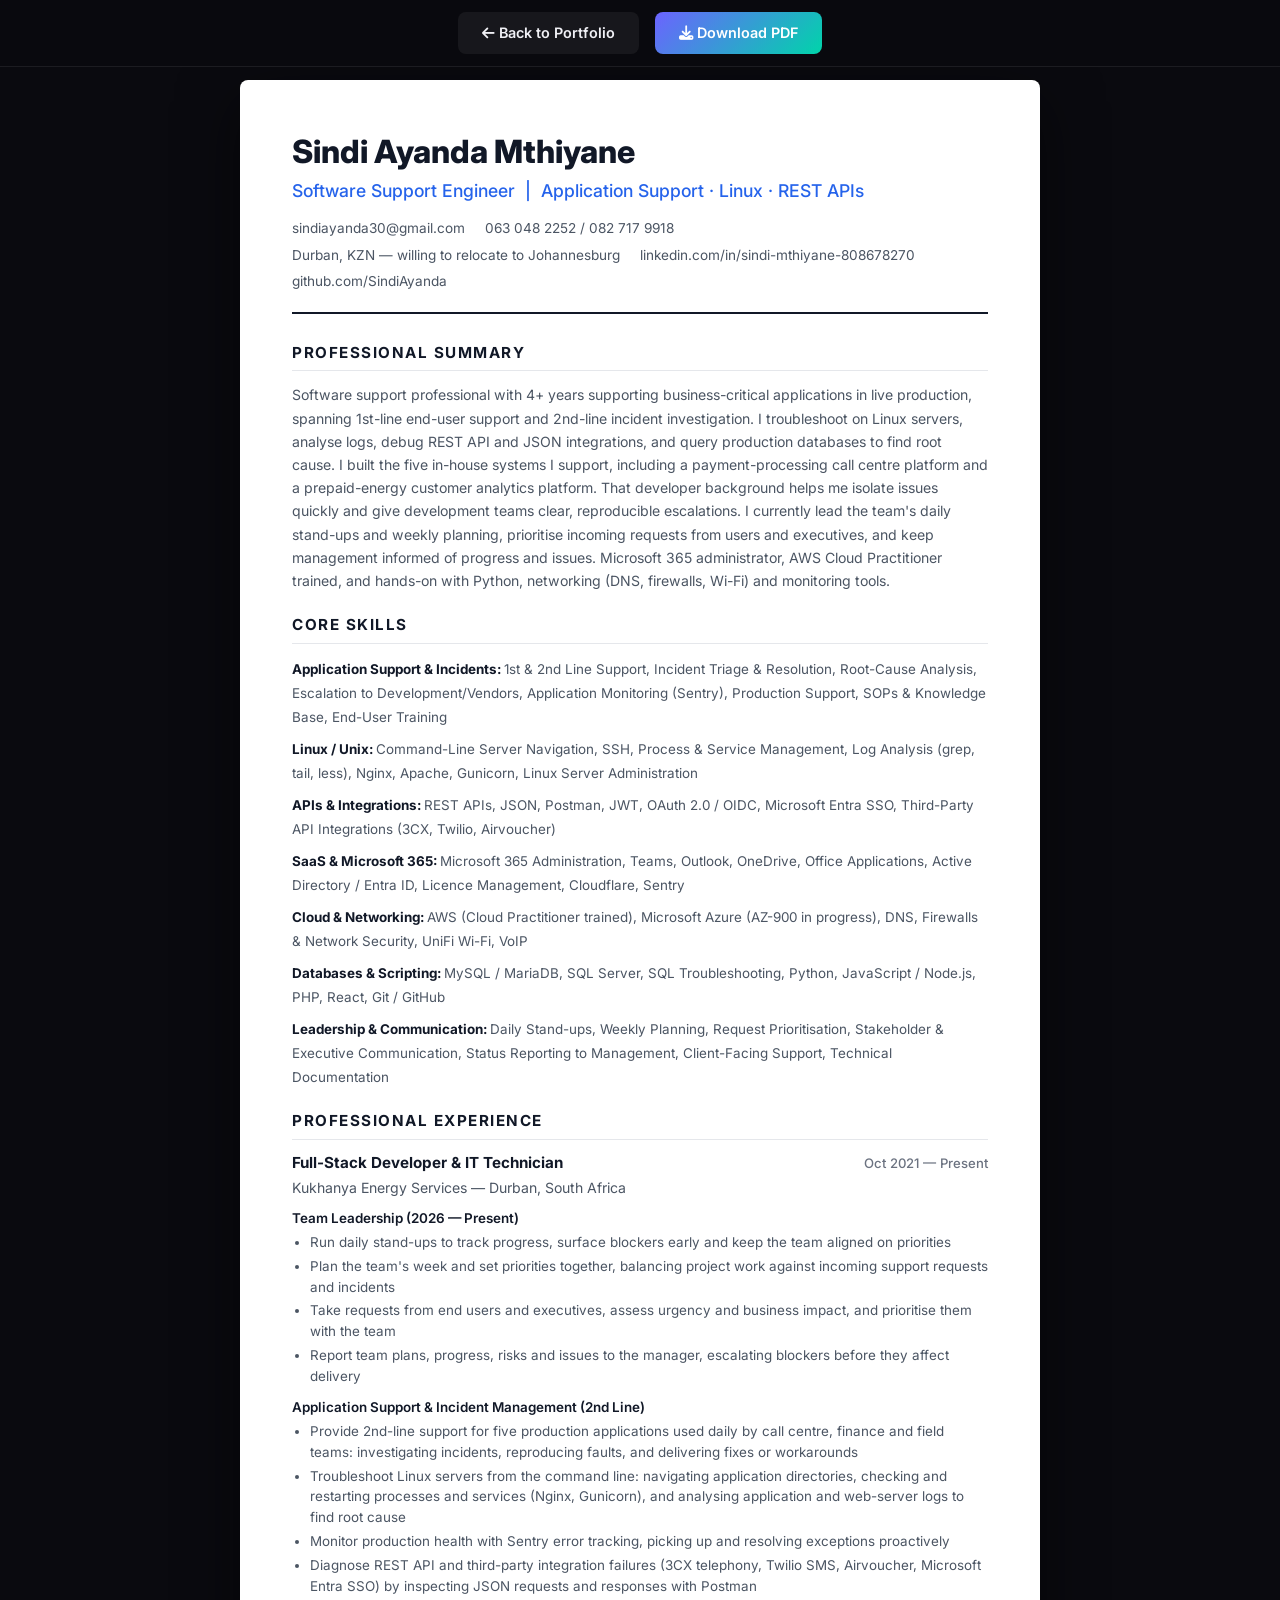
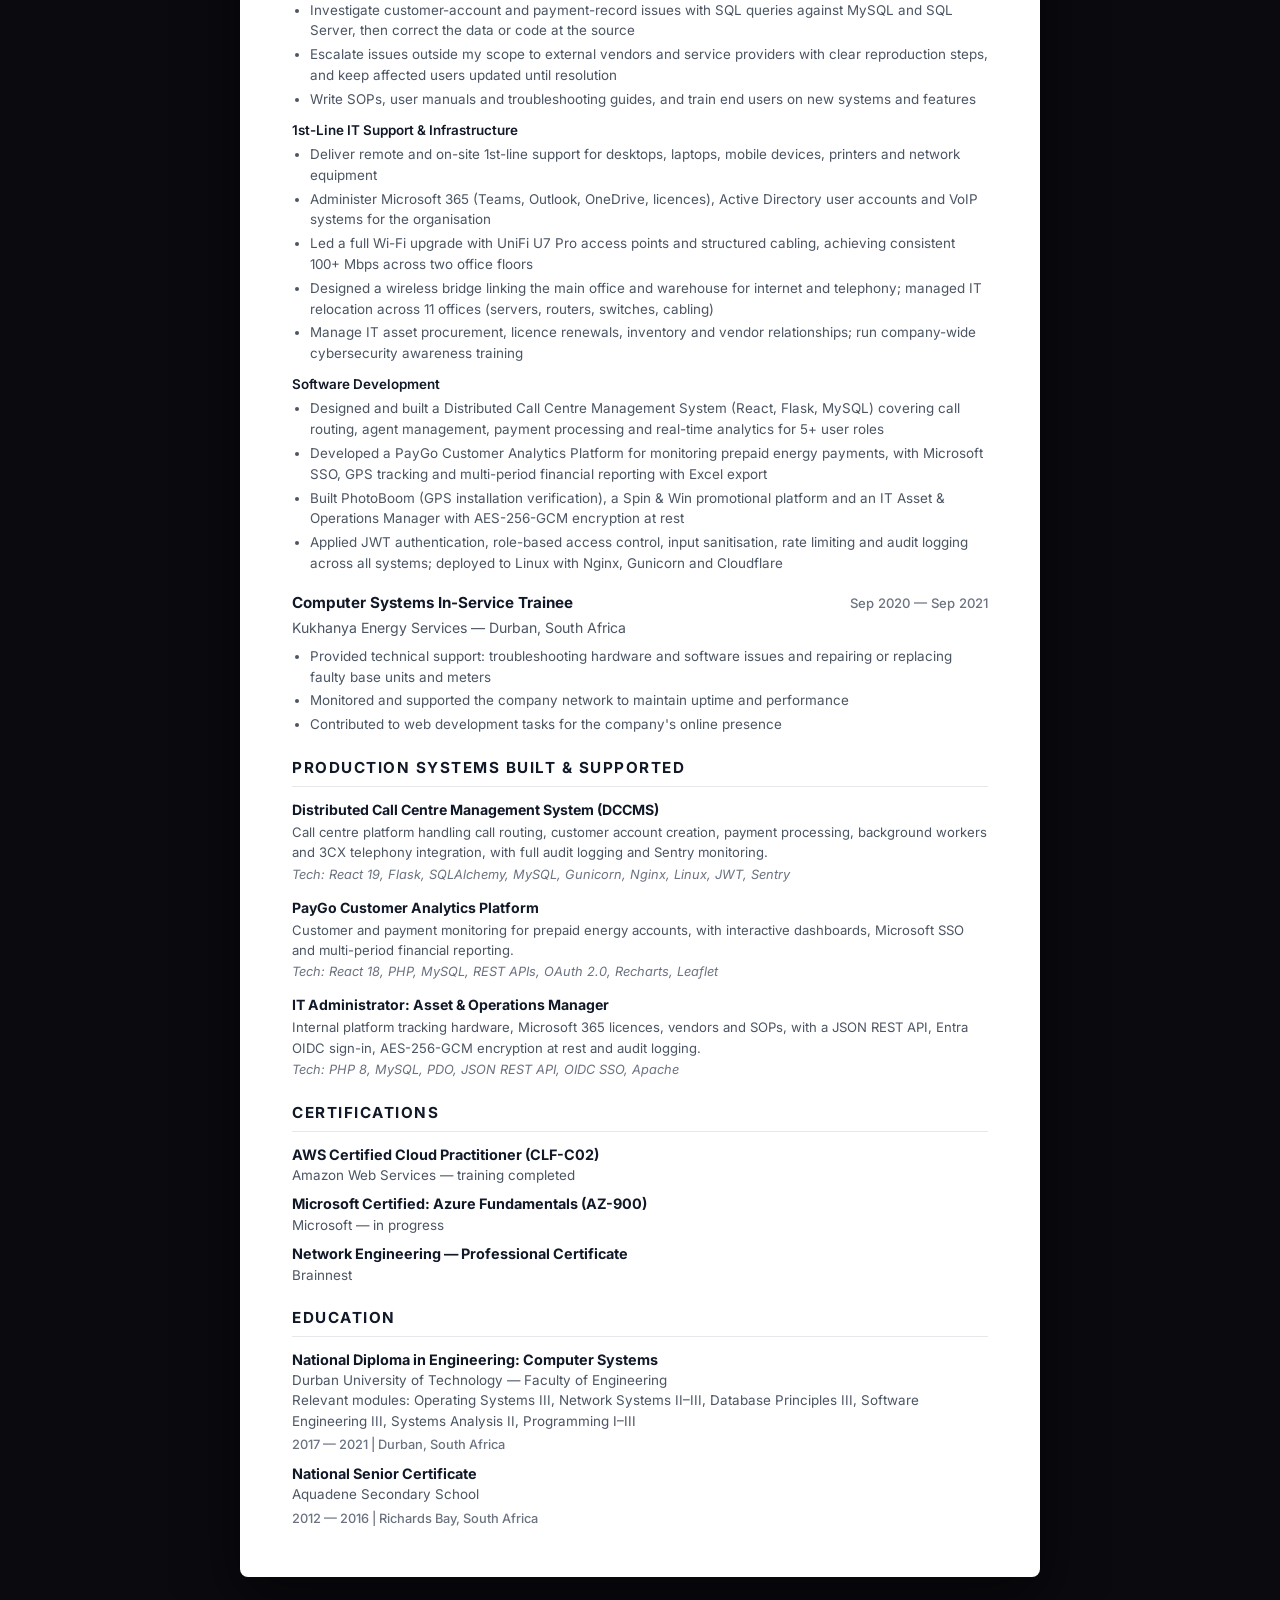
==== cv-support.html @ 13cb9828 "Enhance CV with team leadership details and create a new CV support page" ====
<!DOCTYPE html>
<html lang="en">
<head>
    <meta charset="UTF-8">
    <meta name="viewport" content="width=device-width, initial-scale=1.0">
    <title>CV — Sindi Ayanda Mthiyane | Software Support Engineer</title>
    <link rel="icon" type="image/svg+xml" href="favicon.svg">
    <link href="https://fonts.googleapis.com/css2?family=Inter:wght@300;400;500;600;700;800&display=swap" rel="stylesheet">
    <link rel="stylesheet" href="https://cdnjs.cloudflare.com/ajax/libs/font-awesome/6.5.1/css/all.min.css">

    <!-- Microsoft Clarity — visitor analytics and session replay -->
    <script>
        (function (c, l, a, r, i, t, y) {
            if (l.location.hostname === "localhost" || l.location.hostname === "127.0.0.1") return;
            c[a] = c[a] || function () { (c[a].q = c[a].q || []).push(arguments) };
            t = l.createElement(r); t.async = 1; t.src = "https://www.clarity.ms/tag/" + i;
            y = l.getElementsByTagName(r)[0]; y.parentNode.insertBefore(t, y);
            c[a]("set", "host", l.location.hostname);
        })(window, document, "clarity", "script", "xxrcp3ax26");
    </script>

    <style>
        *, *::before, *::after { margin: 0; padding: 0; box-sizing: border-box; }

        :root {
            --primary: #2563eb;
            --bg: #0a0a0f;
            --bg-page: #fff;
            --text: #111827;
            --text-light: #4b5563;
            --text-muted: #6b7280;
            --border: #e5e7eb;
        }

        body {
            font-family: 'Inter', 'Segoe UI', Arial, sans-serif;
            background: var(--bg);
            color: var(--text);
            line-height: 1.5;
            -webkit-font-smoothing: antialiased;
        }

        .cv-actions {
            position: fixed;
            top: 0; left: 0; right: 0;
            z-index: 100;
            background: rgba(10, 10, 15, 0.95);
            backdrop-filter: blur(20px);
            border-bottom: 1px solid rgba(255,255,255,0.08);
            padding: 12px 24px;
            display: flex;
            justify-content: center;
            gap: 16px;
        }

        .cv-actions a, .cv-actions button {
            padding: 10px 24px;
            border-radius: 8px;
            font-size: 0.9rem;
            font-weight: 600;
            cursor: pointer;
            text-decoration: none;
            transition: 0.3s ease;
            border: none;
            font-family: inherit;
        }

        .btn-back {
            background: rgba(255,255,255,0.06);
            color: #f0f0f5;
            border: 1px solid rgba(255,255,255,0.1);
        }
        .btn-back:hover { border-color: rgba(255,255,255,0.25); }

        .btn-print {
            background: linear-gradient(135deg, #6c63ff, #00d4aa);
            color: white;
        }
        .btn-print:hover { transform: translateY(-1px); box-shadow: 0 4px 15px rgba(108,99,255,0.4); }

        /* ===== ATS-Friendly CV Layout ===== */
        .cv-page {
            max-width: 800px;
            margin: 80px auto 40px;
            background: var(--bg-page);
            border-radius: 8px;
            overflow: hidden;
            box-shadow: 0 20px 60px rgba(0,0,0,0.5);
            padding: 48px 52px;
        }

        /* Header — Simple, left-aligned for ATS */
        .cv-name {
            font-size: 2rem;
            font-weight: 800;
            color: var(--text);
            margin-bottom: 2px;
        }

        .cv-title {
            font-size: 1.1rem;
            font-weight: 500;
            color: var(--primary);
            margin-bottom: 14px;
        }

        .cv-contact {
            display: flex;
            flex-wrap: wrap;
            gap: 6px 20px;
            font-size: 0.85rem;
            color: var(--text-light);
            margin-bottom: 28px;
            padding-bottom: 20px;
            border-bottom: 2px solid var(--text);
        }

        .cv-contact span {
            white-space: nowrap;
        }

        .cv-contact a {
            color: var(--text-light);
            text-decoration: none;
        }

        /* Sections */
        .cv-section {
            margin-bottom: 22px;
        }

        .cv-section:last-child { margin-bottom: 0; }

        .cv-section h2 {
            font-size: 0.95rem;
            font-weight: 700;
            text-transform: uppercase;
            letter-spacing: 1.5px;
            color: var(--text);
            padding-bottom: 6px;
            border-bottom: 1.5px solid var(--border);
            margin-bottom: 12px;
        }

        /* Summary */
        .cv-summary {
            font-size: 0.88rem;
            color: var(--text-light);
            line-height: 1.65;
        }

        /* Experience entries */
        .cv-entry {
            margin-bottom: 18px;
        }
        .cv-entry:last-child { margin-bottom: 0; }

        .cv-entry-header {
            display: flex;
            justify-content: space-between;
            align-items: baseline;
            flex-wrap: wrap;
            gap: 4px;
            margin-bottom: 2px;
        }

        .cv-entry-title {
            font-size: 0.95rem;
            font-weight: 700;
            color: var(--text);
        }

        .cv-entry-date {
            font-size: 0.82rem;
            color: var(--text-muted);
            font-weight: 500;
        }

        .cv-entry-company {
            font-size: 0.88rem;
            color: var(--text-light);
            margin-bottom: 8px;
        }

        .cv-entry-subtitle {
            font-size: 0.84rem;
            font-weight: 600;
            color: var(--text);
            margin-top: 10px;
            margin-bottom: 4px;
        }

        .cv-entry ul {
            padding-left: 18px;
            list-style: disc;
        }

        .cv-entry li {
            font-size: 0.84rem;
            color: var(--text-light);
            line-height: 1.55;
            margin-bottom: 3px;
        }

        /* Skills — simple inline for ATS */
        .cv-skills-list {
            margin-bottom: 8px;
        }

        .cv-skills-list strong {
            font-size: 0.84rem;
            color: var(--text);
        }

        .cv-skills-list span {
            font-size: 0.84rem;
            color: var(--text-light);
        }

        /* Projects — simple list for ATS */
        .cv-project-entry {
            margin-bottom: 12px;
        }
        .cv-project-entry:last-child { margin-bottom: 0; }

        .cv-project-entry h3 {
            font-size: 0.88rem;
            font-weight: 700;
            color: var(--text);
            margin-bottom: 2px;
        }

        .cv-project-entry p {
            font-size: 0.82rem;
            color: var(--text-light);
            line-height: 1.55;
            margin-bottom: 2px;
        }

        .cv-project-entry .cv-tech-line {
            font-size: 0.8rem;
            color: var(--text-muted);
            font-style: italic;
        }

        /* Education */
        .cv-edu-entry {
            margin-bottom: 8px;
        }
        .cv-edu-entry:last-child { margin-bottom: 0; }

        .cv-edu-entry h3 {
            font-size: 0.9rem;
            font-weight: 700;
            color: var(--text);
        }

        .cv-edu-entry p {
            font-size: 0.84rem;
            color: var(--text-light);
        }

        .cv-edu-entry .cv-entry-date {
            font-size: 0.8rem;
        }

        /* ===== Print Styles ===== */
        @media print {
            body { background: white; }
            .cv-actions { display: none; }
            .cv-page {
                margin: 0;
                box-shadow: none;
                border-radius: 0;
                padding: 36px 44px;
            }
            @page { margin: 0.4in 0; size: A4; }
            .cv-entry { break-inside: avoid; }
            .cv-project-entry { break-inside: avoid; }
        }

        @media (max-width: 600px) {
            .cv-page { padding: 28px 24px; }
            .cv-name { font-size: 1.6rem; }
            .cv-entry-header { flex-direction: column; }
        }
    </style>
</head>
<body>
    <div class="cv-actions">
        <a href="index.html" class="btn-back"><i class="fas fa-arrow-left"></i> Back to Portfolio</a>
        <button class="btn-print" onclick="window.print()"><i class="fas fa-download"></i> Download PDF</button>
    </div>

    <div class="cv-page">
        <!-- Header -->
        <h1 class="cv-name">Sindi Ayanda Mthiyane</h1>
        <div class="cv-title">Software Support Engineer &nbsp;|&nbsp; Application Support · Linux · REST APIs</div>
        <div class="cv-contact">
            <span>sindiayanda30@gmail.com</span>
            <span>063 048 2252 / 082 717 9918</span>
            <span>Durban, KZN — willing to relocate to Johannesburg</span>
            <span><a href="https://linkedin.com/in/sindi-mthiyane-808678270">linkedin.com/in/sindi-mthiyane-808678270</a></span>
            <span><a href="https://github.com/SindiAyanda">github.com/SindiAyanda</a></span>
        </div>

        <!-- Professional Summary -->
        <div class="cv-section">
            <h2>Professional Summary</h2>
            <p class="cv-summary">
                Software support professional with 4+ years supporting business-critical applications
                in live production, spanning 1st-line end-user support and 2nd-line incident investigation.
                I troubleshoot on Linux servers, analyse logs, debug REST API and JSON integrations, and
                query production databases to find root cause. I built the five in-house systems I
                support, including a payment-processing call centre platform and a prepaid-energy customer
                analytics platform. That developer background helps me isolate issues quickly and give
                development teams clear, reproducible escalations. I currently lead the team's daily
                stand-ups and weekly planning, prioritise incoming requests from users and executives, and
                keep management informed of progress and issues. Microsoft 365 administrator, AWS Cloud
                Practitioner trained, and hands-on with Python, networking (DNS, firewalls, Wi-Fi) and
                monitoring tools.
            </p>
        </div>

        <!-- Core Skills -->
        <div class="cv-section">
            <h2>Core Skills</h2>
            <div class="cv-skills-list">
                <strong>Application Support &amp; Incidents: </strong><span>1st &amp; 2nd Line Support, Incident Triage &amp; Resolution, Root-Cause Analysis, Escalation to Development/Vendors, Application Monitoring (Sentry), Production Support, SOPs &amp; Knowledge Base, End-User Training</span>
            </div>
            <div class="cv-skills-list">
                <strong>Linux / Unix: </strong><span>Command-Line Server Navigation, SSH, Process &amp; Service Management, Log Analysis (grep, tail, less), Nginx, Apache, Gunicorn, Linux Server Administration</span>
            </div>
            <div class="cv-skills-list">
                <strong>APIs &amp; Integrations: </strong><span>REST APIs, JSON, Postman, JWT, OAuth 2.0 / OIDC, Microsoft Entra SSO, Third-Party API Integrations (3CX, Twilio, Airvoucher)</span>
            </div>
            <div class="cv-skills-list">
                <strong>SaaS &amp; Microsoft 365: </strong><span>Microsoft 365 Administration, Teams, Outlook, OneDrive, Office Applications, Active Directory / Entra ID, Licence Management, Cloudflare, Sentry</span>
            </div>
            <div class="cv-skills-list">
                <strong>Cloud &amp; Networking: </strong><span>AWS (Cloud Practitioner trained), Microsoft Azure (AZ-900 in progress), DNS, Firewalls &amp; Network Security, UniFi Wi-Fi, VoIP</span>
            </div>
            <div class="cv-skills-list">
                <strong>Databases &amp; Scripting: </strong><span>MySQL / MariaDB, SQL Server, SQL Troubleshooting, Python, JavaScript / Node.js, PHP, React, Git / GitHub</span>
            </div>
            <div class="cv-skills-list">
                <strong>Leadership &amp; Communication: </strong><span>Daily Stand-ups, Weekly Planning, Request Prioritisation, Stakeholder &amp; Executive Communication, Status Reporting to Management, Client-Facing Support, Technical Documentation</span>
            </div>
        </div>

        <!-- Professional Experience -->
        <div class="cv-section">
            <h2>Professional Experience</h2>

            <div class="cv-entry">
                <div class="cv-entry-header">
                    <span class="cv-entry-title">Full-Stack Developer &amp; IT Technician</span>
                    <span class="cv-entry-date">Oct 2021 — Present</span>
                </div>
                <div class="cv-entry-company">Kukhanya Energy Services — Durban, South Africa</div>

                <div class="cv-entry-subtitle">Team Leadership (2026 — Present)</div>
                <ul>
                    <li>Run daily stand-ups to track progress, surface blockers early and keep the team aligned on priorities</li>
                    <li>Plan the team's week and set priorities together, balancing project work against incoming support requests and incidents</li>
                    <li>Take requests from end users and executives, assess urgency and business impact, and prioritise them with the team</li>
                    <li>Report team plans, progress, risks and issues to the manager, escalating blockers before they affect delivery</li>
                </ul>

                <div class="cv-entry-subtitle">Application Support &amp; Incident Management (2nd Line)</div>
                <ul>
                    <li>Provide 2nd-line support for five production applications used daily by call centre, finance and field teams: investigating incidents, reproducing faults, and delivering fixes or workarounds</li>
                    <li>Troubleshoot Linux servers from the command line: navigating application directories, checking and restarting processes and services (Nginx, Gunicorn), and analysing application and web-server logs to find root cause</li>
                    <li>Monitor production health with Sentry error tracking, picking up and resolving exceptions proactively</li>
                    <li>Diagnose REST API and third-party integration failures (3CX telephony, Twilio SMS, Airvoucher, Microsoft Entra SSO) by inspecting JSON requests and responses with Postman</li>
                    <li>Investigate customer-account and payment-record issues with SQL queries against MySQL and SQL Server, then correct the data or code at the source</li>
                    <li>Escalate issues outside my scope to external vendors and service providers with clear reproduction steps, and keep affected users updated until resolution</li>
                    <li>Write SOPs, user manuals and troubleshooting guides, and train end users on new systems and features</li>
                </ul>

                <div class="cv-entry-subtitle">1st-Line IT Support &amp; Infrastructure</div>
                <ul>
                    <li>Deliver remote and on-site 1st-line support for desktops, laptops, mobile devices, printers and network equipment</li>
                    <li>Administer Microsoft 365 (Teams, Outlook, OneDrive, licences), Active Directory user accounts and VoIP systems for the organisation</li>
                    <li>Led a full Wi-Fi upgrade with UniFi U7 Pro access points and structured cabling, achieving consistent 100+ Mbps across two office floors</li>
                    <li>Designed a wireless bridge linking the main office and warehouse for internet and telephony; managed IT relocation across 11 offices (servers, routers, switches, cabling)</li>
                    <li>Manage IT asset procurement, licence renewals, inventory and vendor relationships; run company-wide cybersecurity awareness training</li>
                </ul>

                <div class="cv-entry-subtitle">Software Development</div>
                <ul>
                    <li>Designed and built a Distributed Call Centre Management System (React, Flask, MySQL) covering call routing, agent management, payment processing and real-time analytics for 5+ user roles</li>
                    <li>Developed a PayGo Customer Analytics Platform for monitoring prepaid energy payments, with Microsoft SSO, GPS tracking and multi-period financial reporting with Excel export</li>
                    <li>Built PhotoBoom (GPS installation verification), a Spin &amp; Win promotional platform and an IT Asset &amp; Operations Manager with AES-256-GCM encryption at rest</li>
                    <li>Applied JWT authentication, role-based access control, input sanitisation, rate limiting and audit logging across all systems; deployed to Linux with Nginx, Gunicorn and Cloudflare</li>
                </ul>
            </div>

            <div class="cv-entry">
                <div class="cv-entry-header">
                    <span class="cv-entry-title">Computer Systems In-Service Trainee</span>
                    <span class="cv-entry-date">Sep 2020 — Sep 2021</span>
                </div>
                <div class="cv-entry-company">Kukhanya Energy Services — Durban, South Africa</div>
                <ul>
                    <li>Provided technical support: troubleshooting hardware and software issues and repairing or replacing faulty base units and meters</li>
                    <li>Monitored and supported the company network to maintain uptime and performance</li>
                    <li>Contributed to web development tasks for the company's online presence</li>
                </ul>
            </div>
        </div>

        <!-- Production Systems Supported -->
        <div class="cv-section">
            <h2>Production Systems Built &amp; Supported</h2>

            <div class="cv-project-entry">
                <h3>Distributed Call Centre Management System (DCCMS)</h3>
                <p>Call centre platform handling call routing, customer account creation, payment processing, background workers and 3CX telephony integration, with full audit logging and Sentry monitoring.</p>
                <p class="cv-tech-line">Tech: React 19, Flask, SQLAlchemy, MySQL, Gunicorn, Nginx, Linux, JWT, Sentry</p>
            </div>

            <div class="cv-project-entry">
                <h3>PayGo Customer Analytics Platform</h3>
                <p>Customer and payment monitoring for prepaid energy accounts, with interactive dashboards, Microsoft SSO and multi-period financial reporting.</p>
                <p class="cv-tech-line">Tech: React 18, PHP, MySQL, REST APIs, OAuth 2.0, Recharts, Leaflet</p>
            </div>

            <div class="cv-project-entry">
                <h3>IT Administrator: Asset &amp; Operations Manager</h3>
                <p>Internal platform tracking hardware, Microsoft 365 licences, vendors and SOPs, with a JSON REST API, Entra OIDC sign-in, AES-256-GCM encryption at rest and audit logging.</p>
                <p class="cv-tech-line">Tech: PHP 8, MySQL, PDO, JSON REST API, OIDC SSO, Apache</p>
            </div>
        </div>

        <!-- Certifications -->
        <div class="cv-section">
            <h2>Certifications</h2>
            <div class="cv-edu-entry">
                <h3>AWS Certified Cloud Practitioner (CLF-C02)</h3>
                <p>Amazon Web Services — training completed</p>
            </div>
            <div class="cv-edu-entry">
                <h3>Microsoft Certified: Azure Fundamentals (AZ-900)</h3>
                <p>Microsoft — in progress</p>
            </div>
            <div class="cv-edu-entry">
                <h3>Network Engineering — Professional Certificate</h3>
                <p>Brainnest</p>
            </div>
        </div>

        <!-- Education -->
        <div class="cv-section">
            <h2>Education</h2>
            <div class="cv-edu-entry">
                <h3>National Diploma in Engineering: Computer Systems</h3>
                <p>Durban University of Technology — Faculty of Engineering</p>
                <p>Relevant modules: Operating Systems III, Network Systems II–III, Database Principles III,
                Software Engineering III, Systems Analysis II, Programming I–III</p>
                <span class="cv-entry-date">2017 — 2021 | Durban, South Africa</span>
            </div>
            <div class="cv-edu-entry">
                <h3>National Senior Certificate</h3>
                <p>Aquadene Secondary School</p>
                <span class="cv-entry-date">2012 — 2016 | Richards Bay, South Africa</span>
            </div>
        </div>
    </div>
</body>
</html>
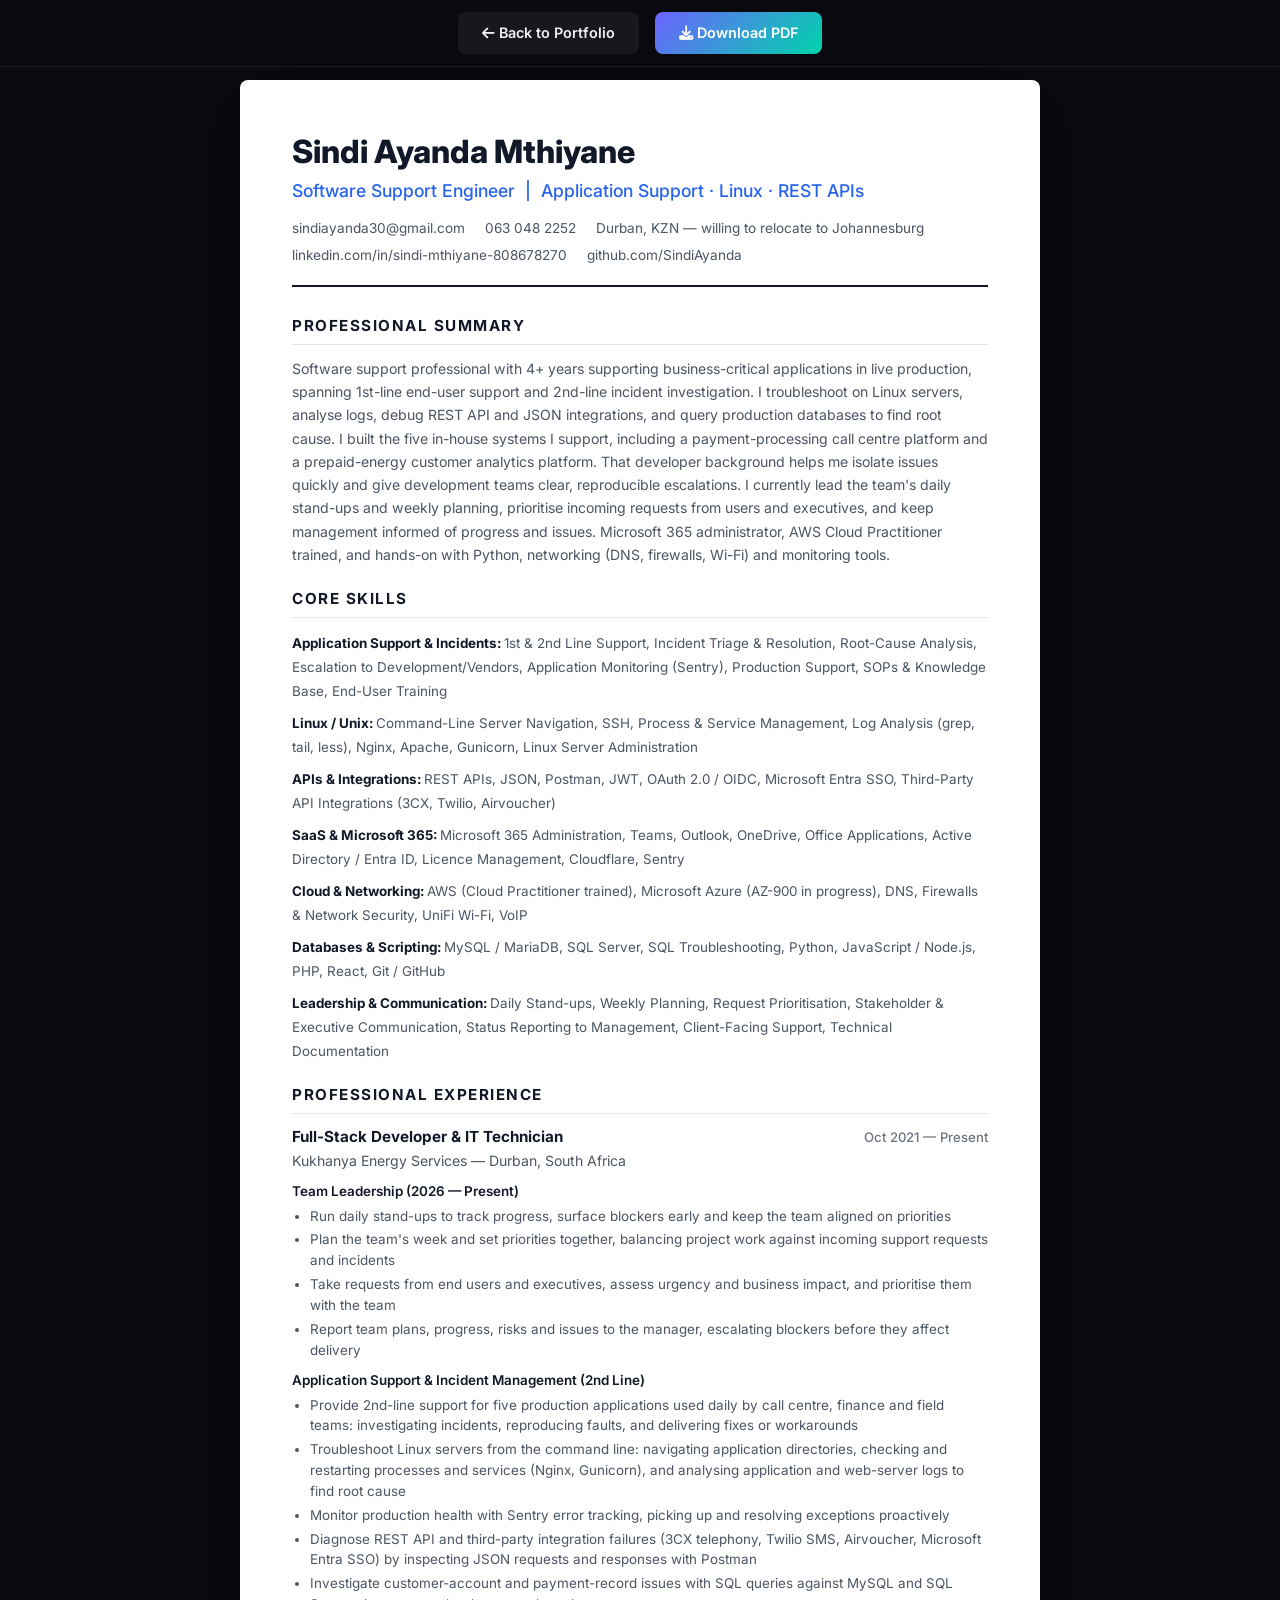
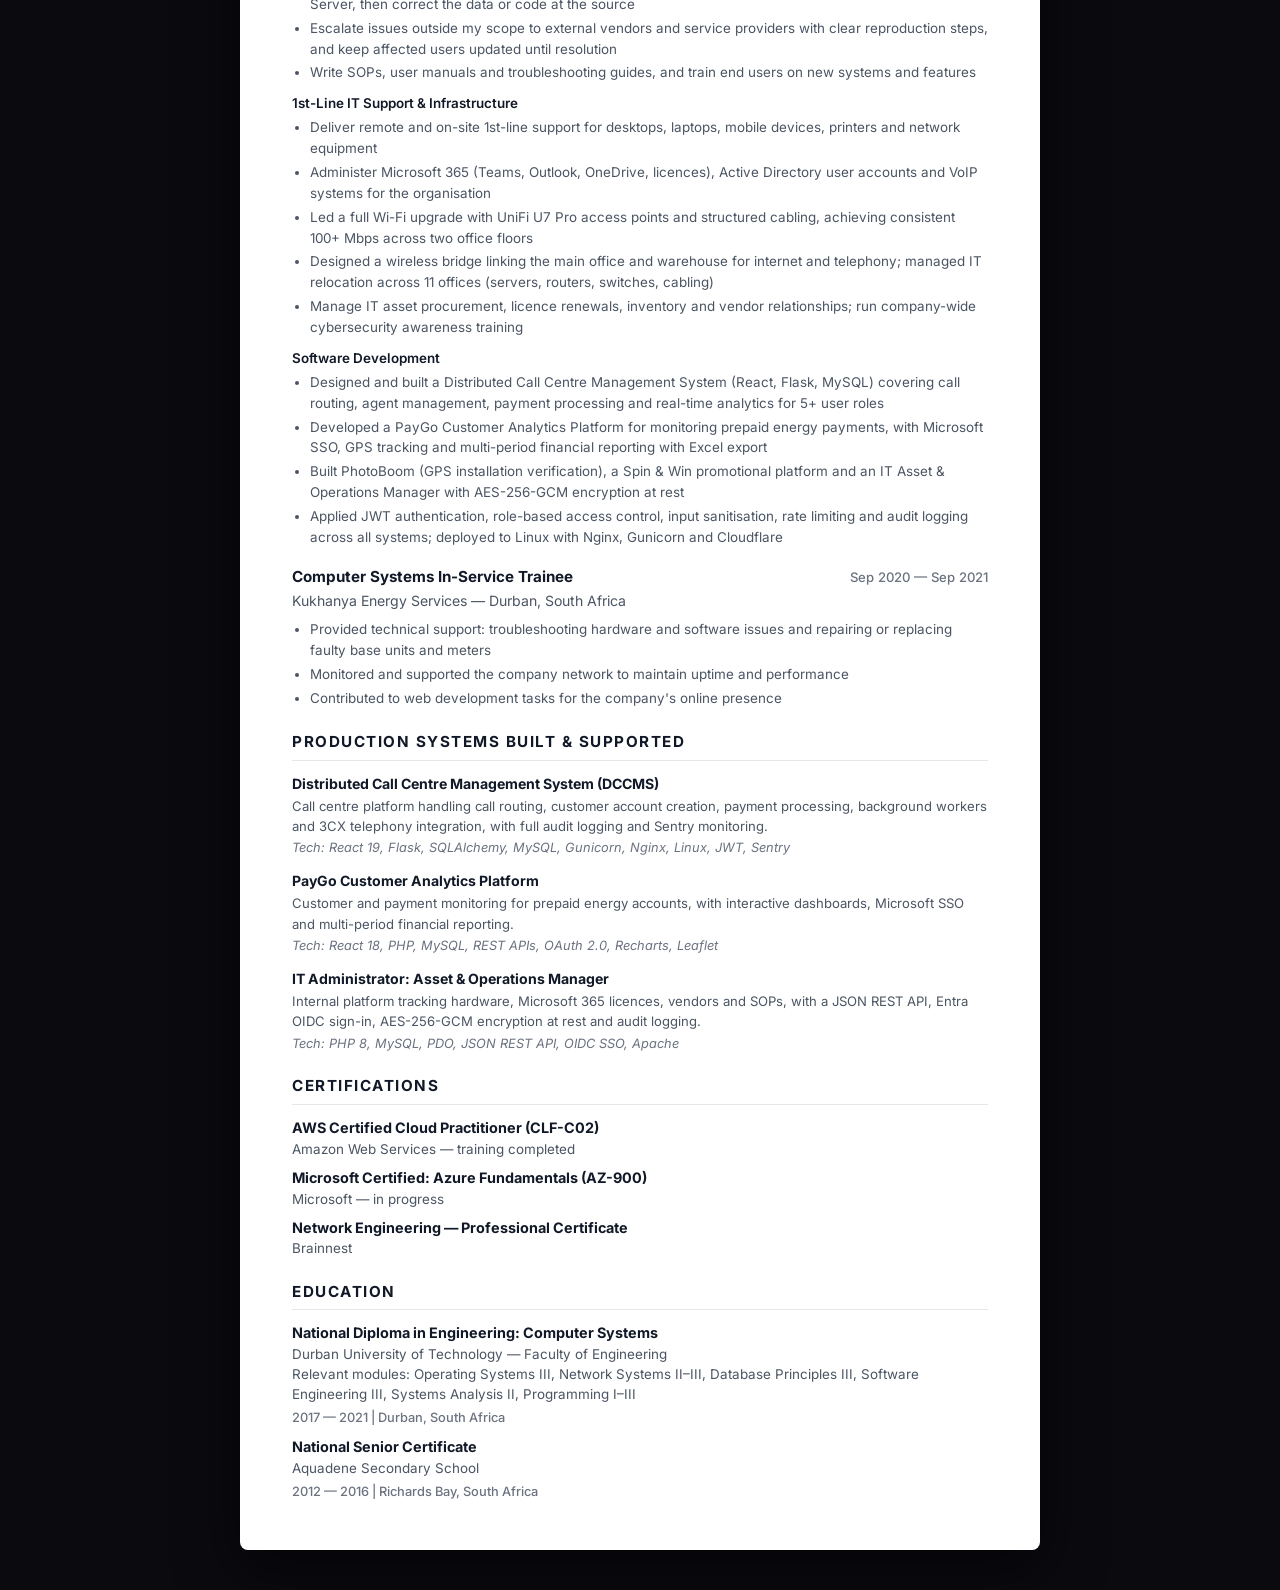
==== commit ae409730: "Remove duplicate phone number from CV contact details" ====
--- a/cv-support.html
+++ b/cv-support.html
@@ -298,7 +298,7 @@
         <div class="cv-title">Software Support Engineer &nbsp;|&nbsp; Application Support · Linux · REST APIs</div>
         <div class="cv-contact">
             <span>sindiayanda30@gmail.com</span>
-            <span>063 048 2252 / 082 717 9918</span>
+            <span>063 048 2252</span>
             <span>Durban, KZN — willing to relocate to Johannesburg</span>
             <span><a href="https://linkedin.com/in/sindi-mthiyane-808678270">linkedin.com/in/sindi-mthiyane-808678270</a></span>
             <span><a href="https://github.com/SindiAyanda">github.com/SindiAyanda</a></span>
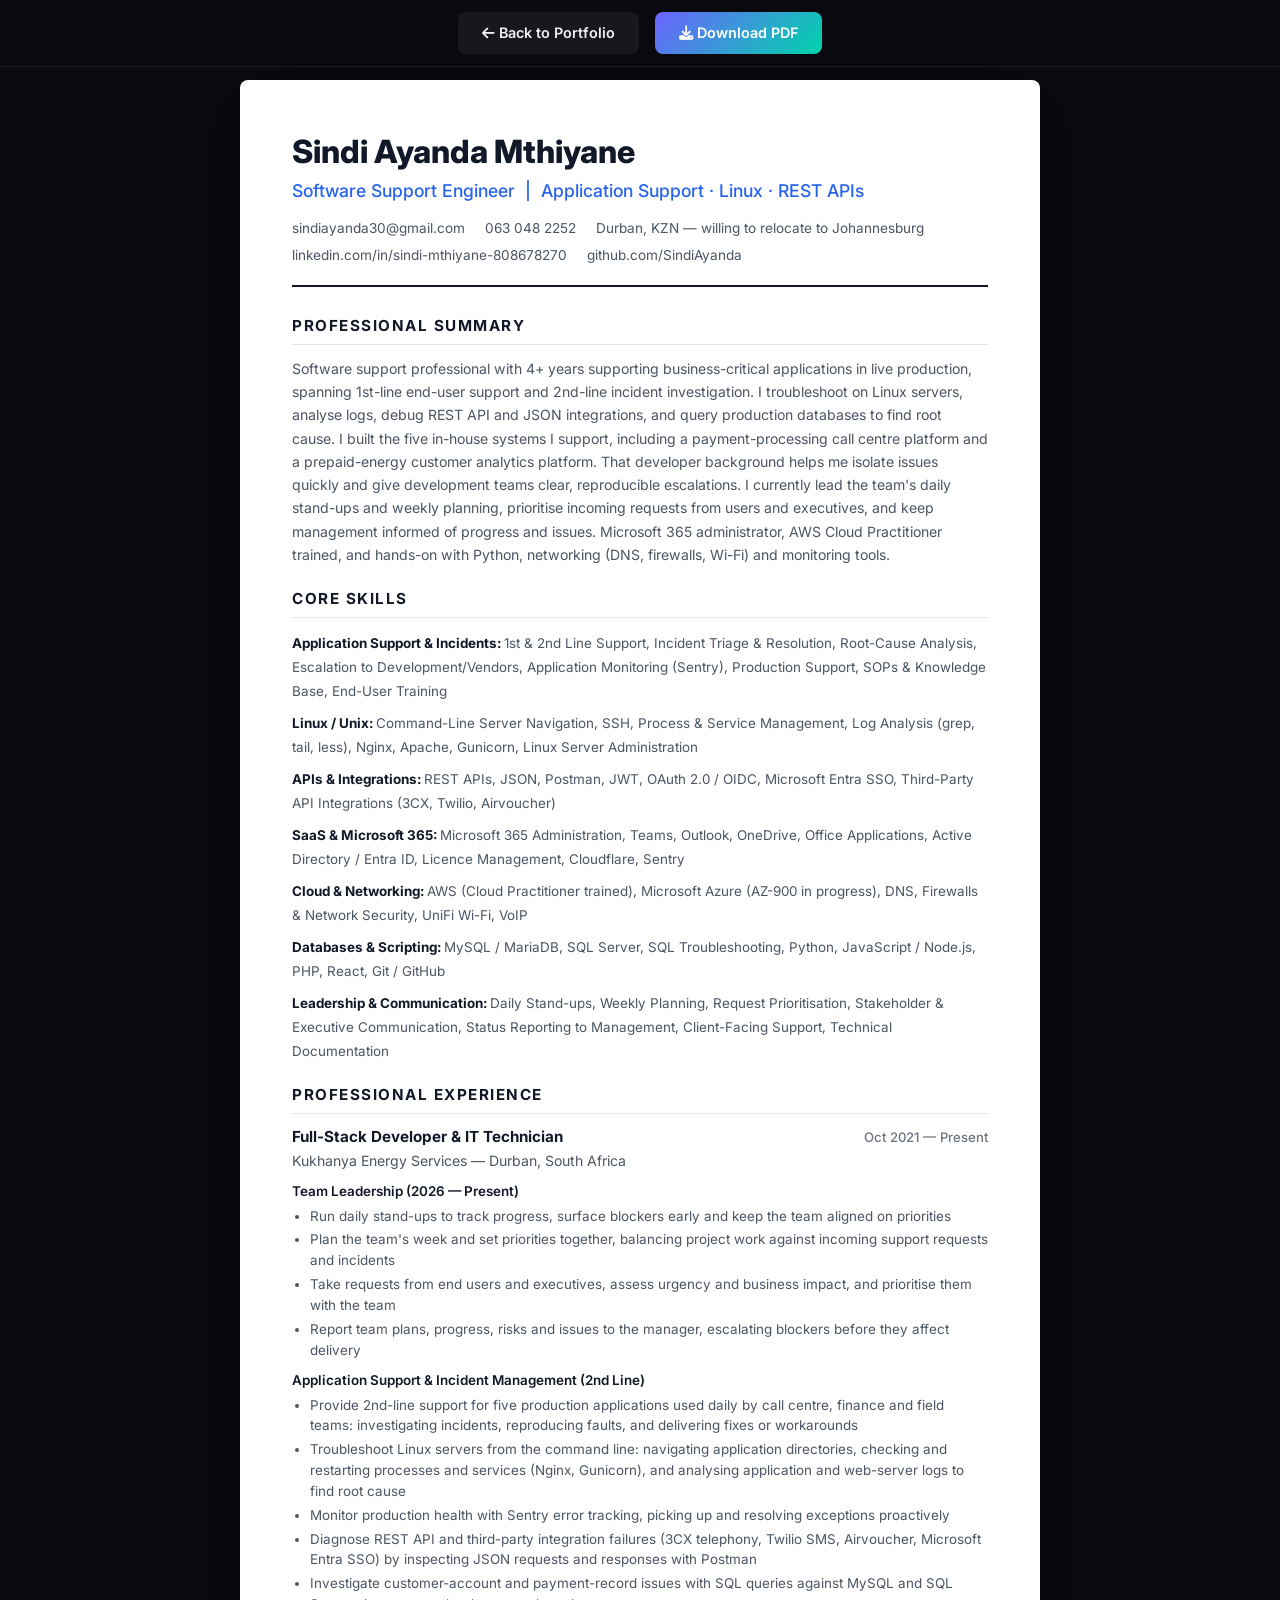
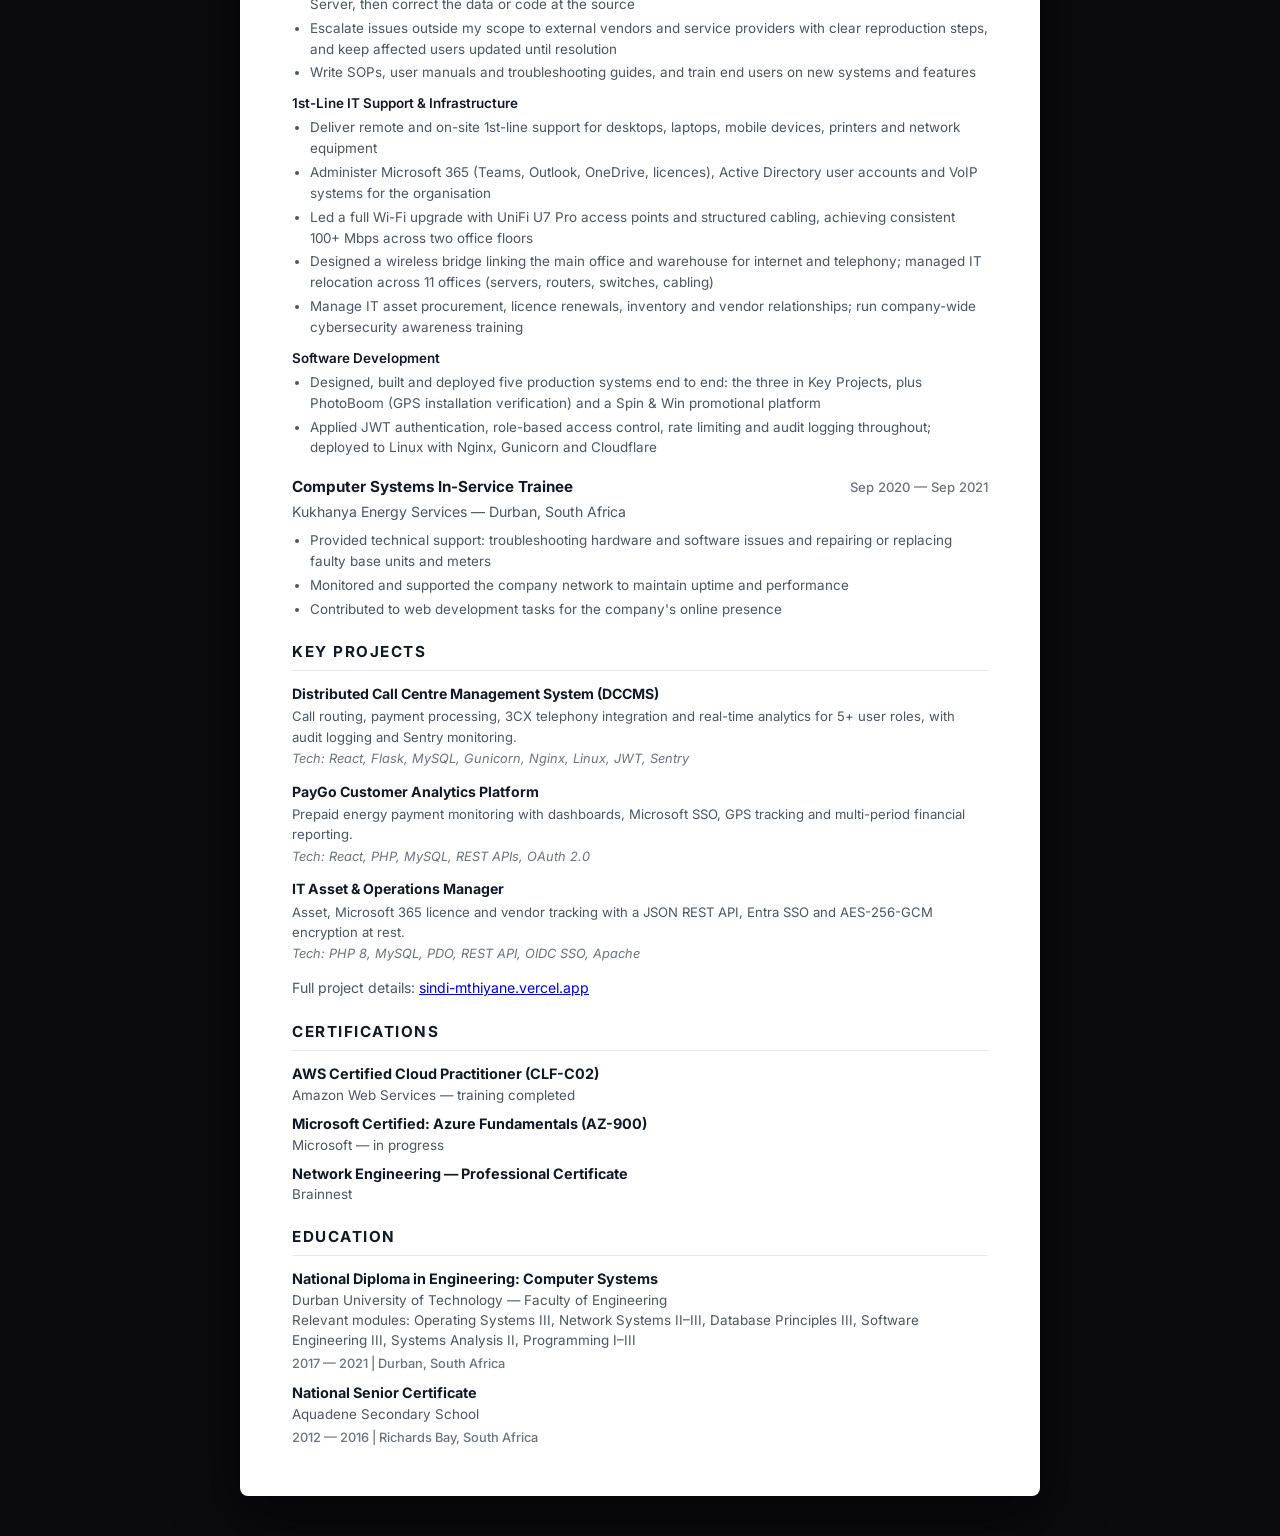
==== commit 37d7971f: "Refactor CV project descriptions for clarity and conciseness; update section titles and add project " ====
--- a/cv-support.html
+++ b/cv-support.html
@@ -389,10 +389,8 @@
 
                 <div class="cv-entry-subtitle">Software Development</div>
                 <ul>
-                    <li>Designed and built a Distributed Call Centre Management System (React, Flask, MySQL) covering call routing, agent management, payment processing and real-time analytics for 5+ user roles</li>
-                    <li>Developed a PayGo Customer Analytics Platform for monitoring prepaid energy payments, with Microsoft SSO, GPS tracking and multi-period financial reporting with Excel export</li>
-                    <li>Built PhotoBoom (GPS installation verification), a Spin &amp; Win promotional platform and an IT Asset &amp; Operations Manager with AES-256-GCM encryption at rest</li>
-                    <li>Applied JWT authentication, role-based access control, input sanitisation, rate limiting and audit logging across all systems; deployed to Linux with Nginx, Gunicorn and Cloudflare</li>
+                    <li>Designed, built and deployed five production systems end to end: the three in Key Projects, plus PhotoBoom (GPS installation verification) and a Spin &amp; Win promotional platform</li>
+                    <li>Applied JWT authentication, role-based access control, rate limiting and audit logging throughout; deployed to Linux with Nginx, Gunicorn and Cloudflare</li>
                 </ul>
             </div>
 
@@ -410,27 +408,29 @@
             </div>
         </div>
 
-        <!-- Production Systems Supported -->
-        <div class="cv-section">
-            <h2>Production Systems Built &amp; Supported</h2>
+        <!-- Key Projects -->
+        <div class="cv-section">
+            <h2>Key Projects</h2>
 
             <div class="cv-project-entry">
                 <h3>Distributed Call Centre Management System (DCCMS)</h3>
-                <p>Call centre platform handling call routing, customer account creation, payment processing, background workers and 3CX telephony integration, with full audit logging and Sentry monitoring.</p>
-                <p class="cv-tech-line">Tech: React 19, Flask, SQLAlchemy, MySQL, Gunicorn, Nginx, Linux, JWT, Sentry</p>
+                <p>Call routing, payment processing, 3CX telephony integration and real-time analytics for 5+ user roles, with audit logging and Sentry monitoring.</p>
+                <p class="cv-tech-line">Tech: React, Flask, MySQL, Gunicorn, Nginx, Linux, JWT, Sentry</p>
             </div>
 
             <div class="cv-project-entry">
                 <h3>PayGo Customer Analytics Platform</h3>
-                <p>Customer and payment monitoring for prepaid energy accounts, with interactive dashboards, Microsoft SSO and multi-period financial reporting.</p>
-                <p class="cv-tech-line">Tech: React 18, PHP, MySQL, REST APIs, OAuth 2.0, Recharts, Leaflet</p>
+                <p>Prepaid energy payment monitoring with dashboards, Microsoft SSO, GPS tracking and multi-period financial reporting.</p>
+                <p class="cv-tech-line">Tech: React, PHP, MySQL, REST APIs, OAuth 2.0</p>
             </div>
 
             <div class="cv-project-entry">
-                <h3>IT Administrator: Asset &amp; Operations Manager</h3>
-                <p>Internal platform tracking hardware, Microsoft 365 licences, vendors and SOPs, with a JSON REST API, Entra OIDC sign-in, AES-256-GCM encryption at rest and audit logging.</p>
-                <p class="cv-tech-line">Tech: PHP 8, MySQL, PDO, JSON REST API, OIDC SSO, Apache</p>
-            </div>
+                <h3>IT Asset &amp; Operations Manager</h3>
+                <p>Asset, Microsoft 365 licence and vendor tracking with a JSON REST API, Entra SSO and AES-256-GCM encryption at rest.</p>
+                <p class="cv-tech-line">Tech: PHP 8, MySQL, PDO, REST API, OIDC SSO, Apache</p>
+            </div>
+
+            <p class="cv-summary">Full project details: <a href="https://sindi-mthiyane.vercel.app/#projects">sindi-mthiyane.vercel.app</a></p>
         </div>
 
         <!-- Certifications -->
